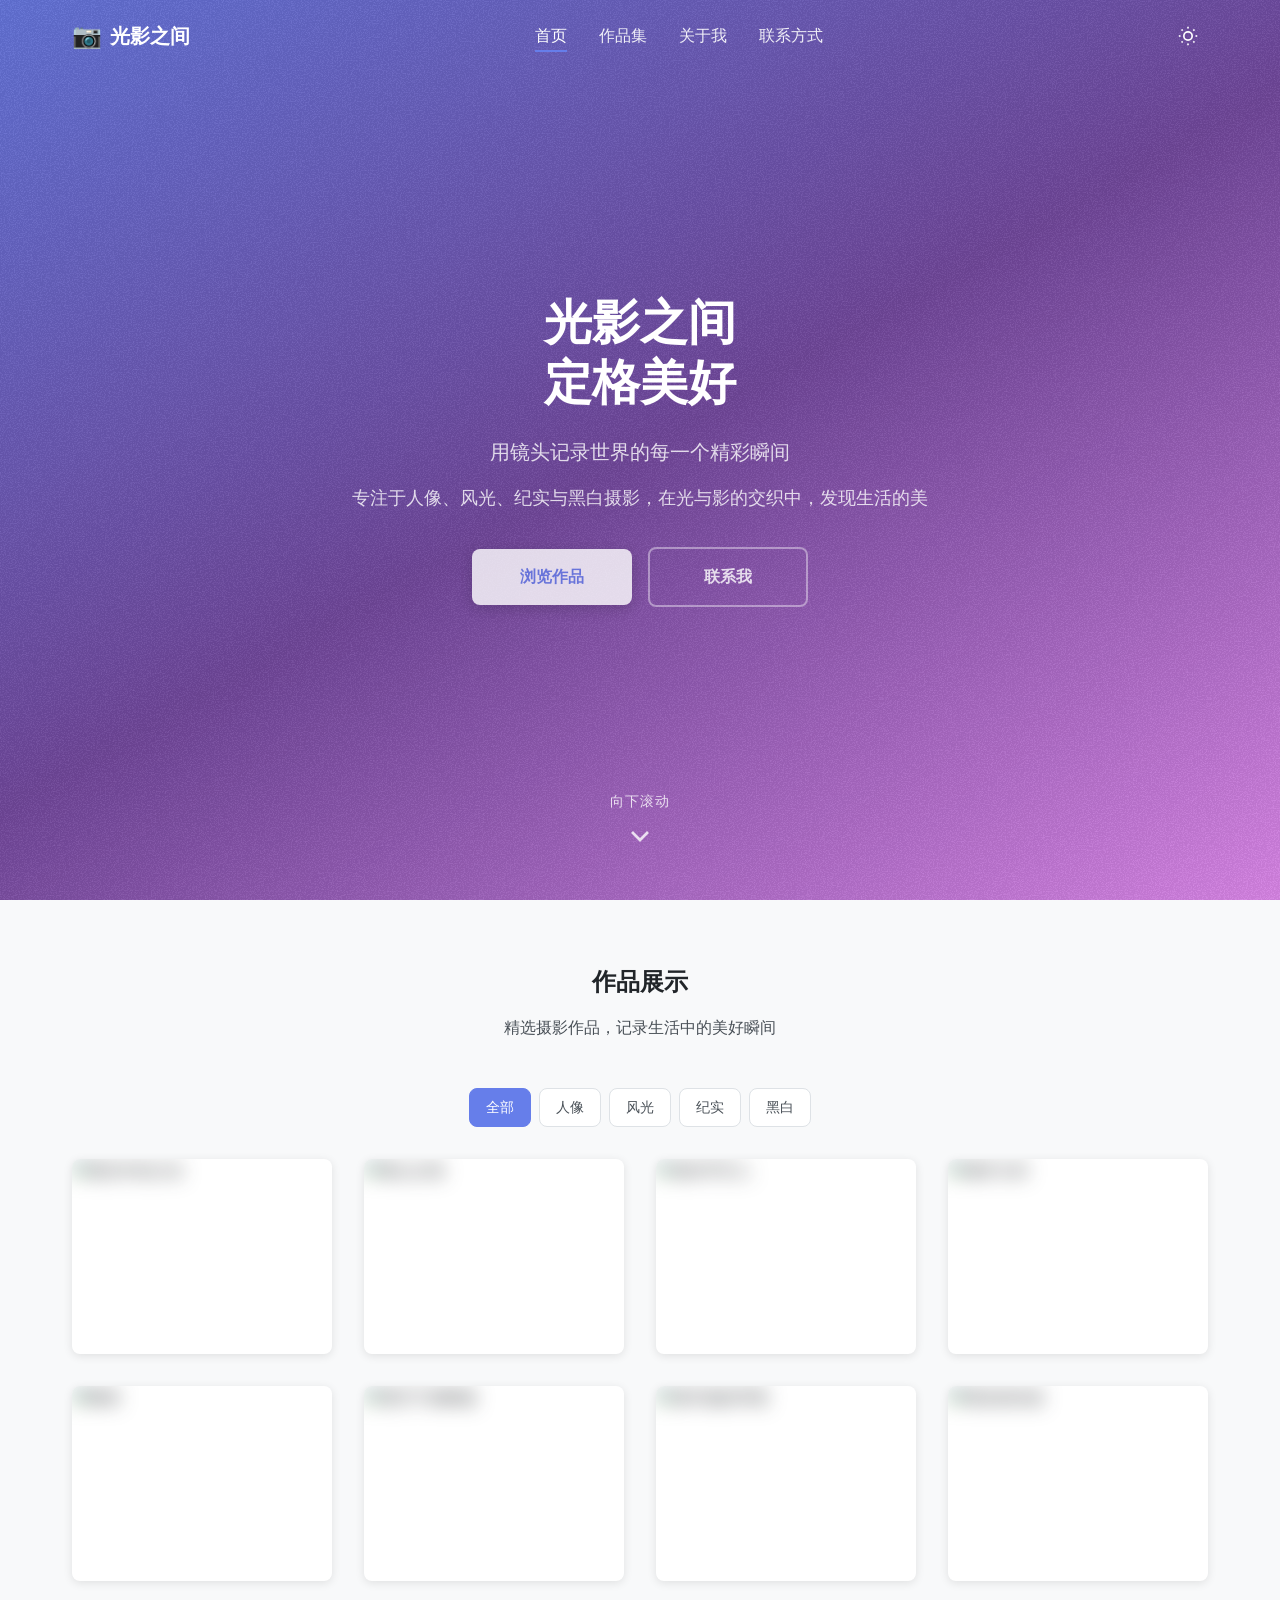
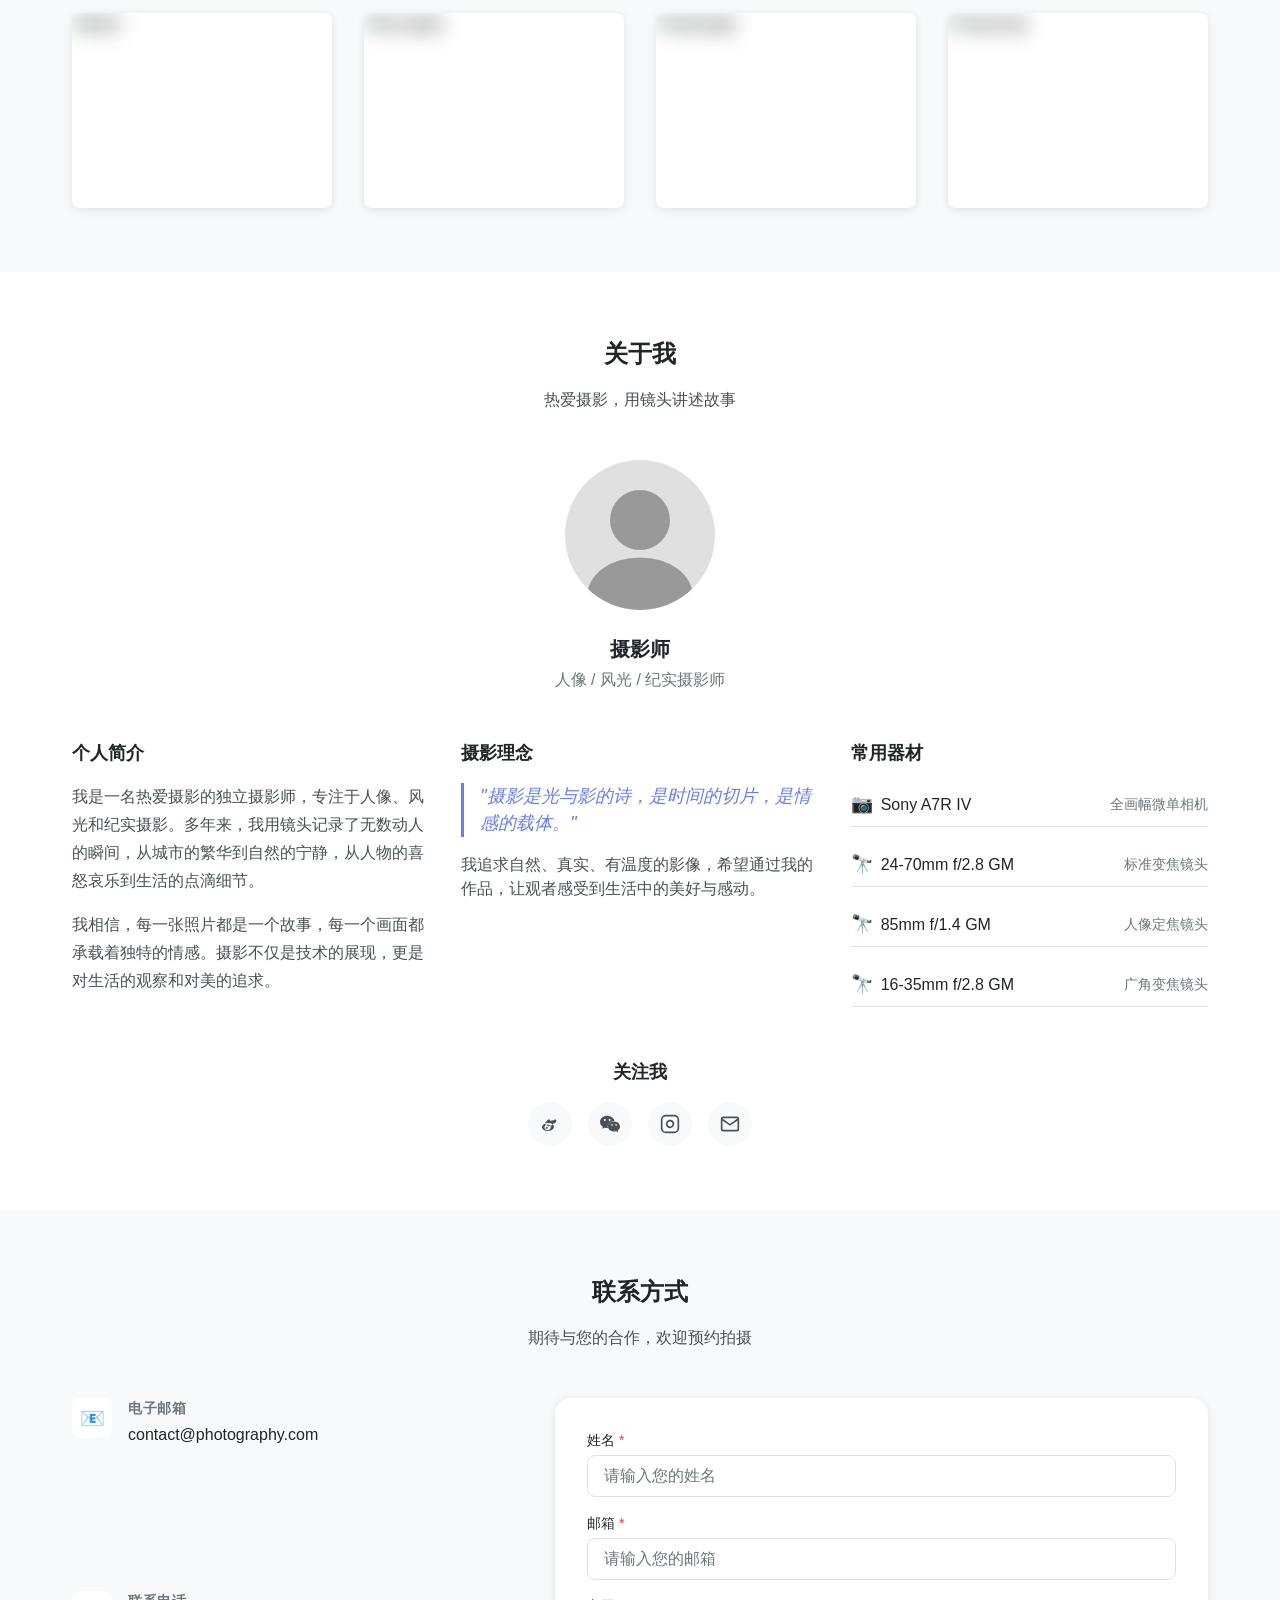
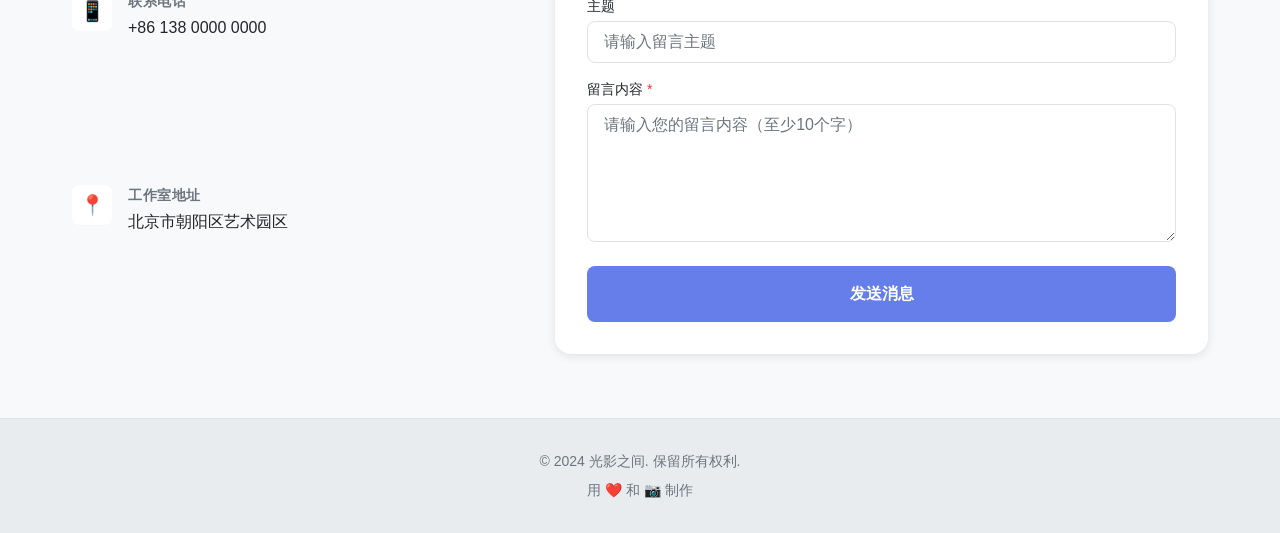
==== index.html @ 5be5d45f "Initial commit: 影像展览站" ====
<!DOCTYPE html>
<html lang="zh-CN" data-theme="light">
<head>
    <meta charset="UTF-8">
    <meta name="viewport" content="width=device-width, initial-scale=1.0">
    <meta name="description" content="个人摄影作品展示网站 - 展示人像、风光、纪实、黑白摄影作品">
    <meta name="keywords" content="摄影, 作品集, 人像摄影, 风光摄影, 纪实摄影, 黑白摄影">
    <meta name="author" content="摄影师">
    
    <!-- 预连接和DNS预解析优化 -->
    <link rel="preconnect" href="https://fonts.googleapis.com">
    <link rel="preconnect" href="https://fonts.gstatic.com" crossorigin>
    
    <title>光影之间 | 个人摄影作品展示</title>
    
    <!-- 样式表 -->
    <link rel="stylesheet" href="css/style.css">
</head>
<body>
    <!-- 头部导航 -->
    <header class="site-header" id="site-header">
        <nav class="main-nav" aria-label="主导航">
            <div class="nav-brand">
                <a href="#home" class="brand-link">
                    <span class="brand-icon">📷</span>
                    <span class="brand-text" id="brand-name">光影之间</span>
                </a>
            </div>
            
            <!-- PC端导航菜单 -->
            <ul class="nav-menu" id="nav-menu" role="menubar">
                <li role="none"><a href="#home" class="nav-link active" role="menuitem">首页</a></li>
                <li role="none"><a href="#portfolio" class="nav-link" role="menuitem">作品集</a></li>
                <li role="none"><a href="#about" class="nav-link" role="menuitem">关于我</a></li>
                <li role="none"><a href="#contact" class="nav-link" role="menuitem">联系方式</a></li>
            </ul>
            
            <div class="nav-actions">
                <!-- 主题切换按钮 -->
                <button class="theme-toggle" id="theme-toggle" aria-label="切换主题" title="切换亮色/暗黑模式">
                    <svg class="theme-icon sun-icon" viewBox="0 0 24 24" fill="none" stroke="currentColor" stroke-width="2">
                        <circle cx="12" cy="12" r="5"></circle>
                        <line x1="12" y1="1" x2="12" y2="3"></line>
                        <line x1="12" y1="21" x2="12" y2="23"></line>
                        <line x1="4.22" y1="4.22" x2="5.64" y2="5.64"></line>
                        <line x1="18.36" y1="18.36" x2="19.78" y2="19.78"></line>
                        <line x1="1" y1="12" x2="3" y2="12"></line>
                        <line x1="21" y1="12" x2="23" y2="12"></line>
                        <line x1="4.22" y1="19.78" x2="5.64" y2="18.36"></line>
                        <line x1="18.36" y1="5.64" x2="19.78" y2="4.22"></line>
                    </svg>
                    <svg class="theme-icon moon-icon" viewBox="0 0 24 24" fill="none" stroke="currentColor" stroke-width="2">
                        <path d="M21 12.79A9 9 0 1 1 11.21 3 7 7 0 0 0 21 12.79z"></path>
                    </svg>
                </button>
                
                <!-- 移动端汉堡菜单按钮 -->
                <button class="menu-toggle" id="menu-toggle" aria-label="打开菜单" aria-expanded="false" aria-controls="mobile-nav">
                    <span class="hamburger-line"></span>
                    <span class="hamburger-line"></span>
                    <span class="hamburger-line"></span>
                </button>
            </div>
        </nav>
        
        <!-- 移动端侧边栏导航 -->
        <div class="mobile-nav-overlay" id="mobile-nav-overlay"></div>
        <aside class="mobile-nav" id="mobile-nav" aria-hidden="true">
            <div class="mobile-nav-header">
                <span class="mobile-nav-title">导航菜单</span>
                <button class="mobile-nav-close" id="mobile-nav-close" aria-label="关闭菜单">
                    <svg viewBox="0 0 24 24" fill="none" stroke="currentColor" stroke-width="2">
                        <line x1="18" y1="6" x2="6" y2="18"></line>
                        <line x1="6" y1="6" x2="18" y2="18"></line>
                    </svg>
                </button>
            </div>
            <ul class="mobile-nav-menu">
                <li><a href="#home" class="mobile-nav-link active">首页</a></li>
                <li><a href="#portfolio" class="mobile-nav-link">作品集</a></li>
                <li><a href="#about" class="mobile-nav-link">关于我</a></li>
                <li><a href="#contact" class="mobile-nav-link">联系方式</a></li>
            </ul>
        </aside>
    </header>

    <!-- 主内容区 -->
    <main class="site-main">
        <!-- 首屏区域 -->
        <section id="home" class="hero-section" aria-labelledby="hero-title">
            <div class="hero-background">
                <!-- SVG 占位背景 -->
                <svg class="hero-bg-svg" viewBox="0 0 1920 1080" preserveAspectRatio="xMidYMid slice">
                    <defs>
                        <linearGradient id="heroGradient" x1="0%" y1="0%" x2="100%" y2="100%">
                            <stop offset="0%" style="stop-color:#667eea;stop-opacity:1" />
                            <stop offset="50%" style="stop-color:#764ba2;stop-opacity:1" />
                            <stop offset="100%" style="stop-color:#f093fb;stop-opacity:1" />
                        </linearGradient>
                        <filter id="noise">
                            <feTurbulence type="fractalNoise" baseFrequency="0.65" numOctaves="3" stitchTiles="stitch"/>
                            <feColorMatrix type="saturate" values="0"/>
                            <feBlend in="SourceGraphic" mode="overlay"/>
                        </filter>
                    </defs>
                    <rect width="100%" height="100%" fill="url(#heroGradient)"/>
                    <rect width="100%" height="100%" fill="#000" opacity="0.1" filter="url(#noise)"/>
                </svg>
            </div>
            
            <figure class="hero-content">
                <figcaption class="hero-caption">
                    <h1 id="hero-title" class="hero-title">
                        <span class="hero-title-line" id="hero-title-line1">光影之间</span>
                        <span class="hero-title-line" id="hero-title-line2">定格美好</span>
                    </h1>
                    <p class="hero-subtitle" id="hero-subtitle">用镜头记录世界的每一个精彩瞬间</p>
                    <p class="hero-description" id="hero-description">专注于人像、风光、纪实与黑白摄影，<br>在光与影的交织中，发现生活的美</p>
                    <div class="hero-actions">
                        <a href="#portfolio" class="hero-btn hero-btn-primary" id="hero-btn-primary">浏览作品</a>
                        <a href="#contact" class="hero-btn hero-btn-secondary" id="hero-btn-secondary">联系我</a>
                    </div>
                </figcaption>
            </figure>
            
            <!-- 滚动提示箭头 -->
            <a href="#portfolio" class="scroll-indicator" aria-label="向下滚动查看作品">
                <span class="scroll-text">向下滚动</span>
                <div class="scroll-arrow">
                    <svg viewBox="0 0 24 24" fill="none" stroke="currentColor" stroke-width="2">
                        <polyline points="6 9 12 15 18 9"></polyline>
                    </svg>
                </div>
            </a>
        </section>

        <!-- 作品展示区域 -->
        <section id="portfolio" class="portfolio-section" aria-labelledby="portfolio-title">
            <header class="section-header">
                <h2 id="portfolio-title" class="section-title">作品展示</h2>
                <p class="section-subtitle">精选摄影作品，记录生活中的美好瞬间</p>
            </header>
            
            <!-- 分类筛选 -->
            <div class="filter-container" role="group" aria-label="作品分类筛选">
                <button class="filter-btn active" data-filter="all" aria-pressed="true">全部</button>
                <button class="filter-btn" data-filter="portrait" aria-pressed="false">人像</button>
                <button class="filter-btn" data-filter="landscape" aria-pressed="false">风光</button>
                <button class="filter-btn" data-filter="documentary" aria-pressed="false">纪实</button>
                <button class="filter-btn" data-filter="blackwhite" aria-pressed="false">黑白</button>
            </div>
            
            <!-- 作品网格 -->
            <div class="gallery-grid" id="gallery-grid" role="region" aria-label="作品画廊">
                <!-- 作品卡片将通过JavaScript动态生成 -->
            </div>
        </section>

        <!-- 关于我区域 -->
        <section id="about" class="about-section" aria-labelledby="about-title">
            <header class="section-header">
                <h2 id="about-title" class="section-title">关于我</h2>
                <p class="section-subtitle">热爱摄影，用镜头讲述故事</p>
            </header>
            
            <div class="about-container">
                <div class="about-profile">
                    <div class="about-avatar">
                        <svg viewBox="0 0 200 200" class="avatar-svg">
                            <circle cx="100" cy="100" r="100" fill="#e0e0e0"/>
                            <circle cx="100" cy="80" r="40" fill="#999"/>
                            <ellipse cx="100" cy="180" rx="70" ry="50" fill="#999"/>
                        </svg>
                    </div>
                    <div class="about-info">
                        <h3 class="about-name">摄影师</h3>
                        <p class="about-role">人像 / 风光 / 纪实摄影师</p>
                    </div>
                </div>
                
                <div class="about-content">
                    <div class="about-bio">
                        <h4>个人简介</h4>
                        <p>我是一名热爱摄影的独立摄影师，专注于人像、风光和纪实摄影。多年来，我用镜头记录了无数动人的瞬间，从城市的繁华到自然的宁静，从人物的喜怒哀乐到生活的点滴细节。</p>
                        <p>我相信，每一张照片都是一个故事，每一个画面都承载着独特的情感。摄影不仅是技术的展现，更是对生活的观察和对美的追求。</p>
                    </div>
                    
                    <div class="about-philosophy">
                        <h4>摄影理念</h4>
                        <blockquote>"摄影是光与影的诗，是时间的切片，是情感的载体。"</blockquote>
                        <p>我追求自然、真实、有温度的影像，希望通过我的作品，让观者感受到生活中的美好与感动。</p>
                    </div>
                    
                    <div class="about-equipment">
                        <h4>常用器材</h4>
                        <ul class="equipment-list">
                            <li>
                                <span class="equipment-icon">📷</span>
                                <span class="equipment-name">Sony A7R IV</span>
                                <span class="equipment-desc">全画幅微单相机</span>
                            </li>
                            <li>
                                <span class="equipment-icon">🔭</span>
                                <span class="equipment-name">24-70mm f/2.8 GM</span>
                                <span class="equipment-desc">标准变焦镜头</span>
                            </li>
                            <li>
                                <span class="equipment-icon">🔭</span>
                                <span class="equipment-name">85mm f/1.4 GM</span>
                                <span class="equipment-desc">人像定焦镜头</span>
                            </li>
                            <li>
                                <span class="equipment-icon">🔭</span>
                                <span class="equipment-name">16-35mm f/2.8 GM</span>
                                <span class="equipment-desc">广角变焦镜头</span>
                            </li>
                        </ul>
                    </div>
                </div>
                
                <div class="about-social">
                    <h4>关注我</h4>
                    <div class="social-links">
                        <a href="#" class="social-link" aria-label="微博">
                            <svg viewBox="0 0 24 24" fill="currentColor"><path d="M10.098 20.323c-3.977.391-7.414-1.406-7.672-4.02-.259-2.609 2.759-5.047 6.74-5.441 3.979-.394 7.413 1.404 7.671 4.018.259 2.6-2.759 5.049-6.737 5.439l-.002.004zM9.05 17.219c-.384.616-1.208.884-1.829.602-.612-.279-.793-.991-.406-1.593.379-.595 1.176-.861 1.793-.601.622.263.82.972.442 1.592zm1.27-1.627c-.141.237-.449.353-.689.253-.236-.09-.313-.361-.177-.586.138-.227.436-.346.672-.24.239.09.315.36.18.573h.014zm.176-2.719c-1.893-.493-4.033.45-4.857 2.118-.836 1.704-.026 3.591 1.886 4.21 1.983.64 4.318-.341 5.132-2.179.8-1.793-.201-3.642-2.161-4.149zm7.563-1.224c-.346-.105-.579-.18-.405-.649.375-1.018.42-1.894.009-2.517-.761-1.166-2.848-1.103-5.227-.031-.001 0-.387.17-.288-.139.189-.601.161-1.104-.133-1.395-.669-.661-2.446-.062-3.967 1.337-1.138 1.048-1.799 2.158-1.799 3.129 0 1.831 2.351 2.946 4.652 2.946 3.019 0 5.029-1.756 5.029-3.15 0-.843-.711-1.321-1.871-1.531h.001zm1.121-4.617c-.23-.273-.569-.421-.917-.421h-.001c-.348 0-.688.148-.918.421l-1.516 1.787c-.229.272-.357.63-.357 1.002s.128.73.357 1.002l.146.171c.23.273.569.421.917.421h.001c.348 0 .688-.148.918-.421l1.516-1.787c.229-.272.357-.63.357-1.002s-.128-.73-.357-1.002l-.146-.171z"/></svg>
                        </a>
                        <a href="#" class="social-link" aria-label="微信">
                            <svg viewBox="0 0 24 24" fill="currentColor"><path d="M8.691 2.188C3.891 2.188 0 5.476 0 9.53c0 2.212 1.17 4.203 3.002 5.55a.59.59 0 0 1 .213.665l-.39 1.48c-.019.07-.048.141-.048.213 0 .163.13.295.29.295a.326.326 0 0 0 .167-.054l1.903-1.114a.864.864 0 0 1 .717-.098 10.16 10.16 0 0 0 2.837.403c.276 0 .543-.027.811-.05-.857-2.578.157-4.972 1.932-6.446 1.703-1.415 3.882-1.98 5.853-1.838-.576-3.583-4.196-6.348-8.596-6.348zM5.785 5.991c.642 0 1.162.529 1.162 1.18a1.17 1.17 0 0 1-1.162 1.178A1.17 1.17 0 0 1 4.623 7.17c0-.651.52-1.18 1.162-1.18zm5.813 0c.642 0 1.162.529 1.162 1.18a1.17 1.17 0 0 1-1.162 1.178 1.17 1.17 0 0 1-1.162-1.178c0-.651.52-1.18 1.162-1.18zm5.34 2.867c-1.797-.052-3.746.512-5.28 1.786-1.72 1.428-2.687 3.72-1.78 6.22.942 2.453 3.666 4.229 6.884 4.229.826 0 1.622-.12 2.361-.336a.722.722 0 0 1 .598.082l1.584.926a.272.272 0 0 0 .14.047c.134 0 .24-.111.24-.247 0-.06-.023-.12-.038-.177l-.327-1.233a.582.582 0 0 1-.023-.156.49.49 0 0 1 .201-.398C23.024 18.48 24 16.82 24 14.98c0-3.21-2.931-5.837-6.656-6.088V8.89c-.135-.01-.27-.027-.407-.03zm-2.53 3.274c.535 0 .969.44.969.982a.976.976 0 0 1-.969.983.976.976 0 0 1-.969-.983c0-.542.434-.982.97-.982zm4.844 0c.535 0 .969.44.969.982a.976.976 0 0 1-.969.983.976.976 0 0 1-.969-.983c0-.542.434-.982.969-.982z"/></svg>
                        </a>
                        <a href="#" class="social-link" aria-label="Instagram">
                            <svg viewBox="0 0 24 24" fill="none" stroke="currentColor" stroke-width="2">
                                <rect x="2" y="2" width="20" height="20" rx="5" ry="5"></rect>
                                <path d="M16 11.37A4 4 0 1 1 12.63 8 4 4 0 0 1 16 11.37z"></path>
                                <line x1="17.5" y1="6.5" x2="17.51" y2="6.5"></line>
                            </svg>
                        </a>
                        <a href="#" class="social-link" aria-label="邮箱">
                            <svg viewBox="0 0 24 24" fill="none" stroke="currentColor" stroke-width="2">
                                <path d="M4 4h16c1.1 0 2 .9 2 2v12c0 1.1-.9 2-2 2H4c-1.1 0-2-.9-2-2V6c0-1.1.9-2 2-2z"></path>
                                <polyline points="22,6 12,13 2,6"></polyline>
                            </svg>
                        </a>
                    </div>
                </div>
            </div>
        </section>

        <!-- 联系区域 -->
        <section id="contact" class="contact-section" aria-labelledby="contact-title">
            <header class="section-header">
                <h2 id="contact-title" class="section-title">联系方式</h2>
                <p class="section-subtitle">期待与您的合作，欢迎预约拍摄</p>
            </header>
            
            <div class="contact-container">
                <div class="contact-info">
                    <div class="contact-item">
                        <span class="contact-icon">📧</span>
                        <div class="contact-detail">
                            <h4>电子邮箱</h4>
                            <p>contact@photography.com</p>
                        </div>
                    </div>
                    <div class="contact-item">
                        <span class="contact-icon">📱</span>
                        <div class="contact-detail">
                            <h4>联系电话</h4>
                            <p>+86 138 0000 0000</p>
                        </div>
                    </div>
                    <div class="contact-item">
                        <span class="contact-icon">📍</span>
                        <div class="contact-detail">
                            <h4>工作室地址</h4>
                            <p>北京市朝阳区艺术园区</p>
                        </div>
                    </div>
                </div>
                
                <form class="contact-form" id="contact-form" action="#" method="POST" aria-label="联系表单">
                    <div class="form-group">
                        <label for="name">姓名 <span class="required">*</span></label>
                        <input type="text" id="name" name="name" required minlength="2" placeholder="请输入您的姓名" aria-required="true">
                    </div>
                    <div class="form-group">
                        <label for="email">邮箱 <span class="required">*</span></label>
                        <input type="email" id="email" name="email" required placeholder="请输入您的邮箱" aria-required="true">
                    </div>
                    <div class="form-group">
                        <label for="subject">主题</label>
                        <input type="text" id="subject" name="subject" placeholder="请输入留言主题">
                    </div>
                    <div class="form-group">
                        <label for="message">留言内容 <span class="required">*</span></label>
                        <textarea id="message" name="message" rows="5" required minlength="10" placeholder="请输入您的留言内容（至少10个字）" aria-required="true"></textarea>
                    </div>
                    <button type="submit" class="submit-btn">
                        <span class="btn-text">发送消息</span>
                        <span class="btn-loading" hidden>发送中...</span>
                    </button>
                </form>
            </div>
        </section>
    </main>

    <!-- 页脚 -->
    <footer class="site-footer">
        <div class="footer-content">
            <p class="copyright" id="footer-copyright">&copy; 2024 光影之间. 保留所有权利.</p>
            <p class="footer-credit">用 ❤️ 和 📷 制作</p>
        </div>
    </footer>

    <!-- 回到顶部按钮 -->
    <button class="back-to-top" id="back-to-top" aria-label="回到顶部" title="回到顶部">
        <svg viewBox="0 0 24 24" fill="none" stroke="currentColor" stroke-width="2">
            <polyline points="18 15 12 9 6 15"></polyline>
        </svg>
    </button>

    <!-- 灯箱模态框 -->
    <div class="lightbox" id="lightbox" role="dialog" aria-modal="true" aria-label="作品查看" hidden>
        <div class="lightbox-backdrop"></div>
        <div class="lightbox-content">
            <button class="lightbox-close" id="lightbox-close" aria-label="关闭">
                <svg viewBox="0 0 24 24" fill="none" stroke="currentColor" stroke-width="2">
                    <line x1="18" y1="6" x2="6" y2="18"></line>
                    <line x1="6" y1="6" x2="18" y2="18"></line>
                </svg>
            </button>
            
            <button class="lightbox-share" id="lightbox-share" aria-label="分享">
                <svg viewBox="0 0 24 24" fill="none" stroke="currentColor" stroke-width="2">
                    <circle cx="18" cy="5" r="3"></circle>
                    <circle cx="6" cy="12" r="3"></circle>
                    <circle cx="18" cy="19" r="3"></circle>
                    <line x1="8.59" y1="13.51" x2="15.42" y2="17.49"></line>
                    <line x1="15.41" y1="6.51" x2="8.59" y2="10.49"></line>
                </svg>
            </button>
            
            <button class="lightbox-nav lightbox-prev" id="lightbox-prev" aria-label="上一张">
                <svg viewBox="0 0 24 24" fill="none" stroke="currentColor" stroke-width="2">
                    <polyline points="15 18 9 12 15 6"></polyline>
                </svg>
            </button>
            
            <button class="lightbox-nav lightbox-next" id="lightbox-next" aria-label="下一张">
                <svg viewBox="0 0 24 24" fill="none" stroke="currentColor" stroke-width="2">
                    <polyline points="9 18 15 12 9 6"></polyline>
                </svg>
            </button>
            
            <div class="lightbox-image-container">
                <div class="lightbox-loading" id="lightbox-loading">
                    <div class="loading-spinner"></div>
                    <span class="loading-text">加载中...</span>
                </div>
                <img src="" alt="" class="lightbox-image" id="lightbox-image">
            </div>
            
            <div class="lightbox-info">
                <h3 class="lightbox-title" id="lightbox-title"></h3>
                <div class="lightbox-meta" id="lightbox-meta"></div>
                <p class="lightbox-description" id="lightbox-description"></p>
            </div>
            
            <div class="lightbox-counter">
                <span id="lightbox-current">1</span> / <span id="lightbox-total">12</span>
            </div>
        </div>
    </div>

    <!-- JavaScript文件 -->
    <script src="js/main.js"></script>
</body>
</html>
---- css/style.css ----
/**
 * 个人摄影作品展示网站 - 样式表
 * 设计理念：移动优先（Mobile First）
 */

/* ============================================
   CSS 变量定义
   ============================================ */

:root {
    /* 颜色变量 - 亮色模式 */
    --color-bg-primary: #ffffff;
    --color-bg-secondary: #f8f9fa;
    --color-bg-tertiary: #e9ecef;
    --color-text-primary: #212529;
    --color-text-secondary: #495057;
    --color-text-muted: #6c757d;
    --color-accent: #667eea;
    --color-accent-hover: #5a67d8;
    --color-border: #dee2e6;
    --color-overlay: rgba(0, 0, 0, 0.5);
    --color-shadow: rgba(0, 0, 0, 0.1);
    --color-shadow-lg: rgba(0, 0, 0, 0.15);
    
    /* 字体变量 */
    --font-family-primary: -apple-system, BlinkMacSystemFont, 'Segoe UI', Roboto, 'Helvetica Neue', Arial, sans-serif;
    --font-family-heading: 'Georgia', 'Times New Roman', serif;
    --font-size-xs: 0.75rem;
    --font-size-sm: 0.875rem;
    --font-size-base: 1rem;
    --font-size-lg: 1.125rem;
    --font-size-xl: 1.25rem;
    --font-size-2xl: 1.5rem;
    --font-size-3xl: 2rem;
    --font-size-4xl: 2.5rem;
    --font-size-5xl: 3rem;
    --font-weight-normal: 400;
    --font-weight-medium: 500;
    --font-weight-semibold: 600;
    --font-weight-bold: 700;
    --line-height-tight: 1.25;
    --line-height-normal: 1.5;
    --line-height-relaxed: 1.75;
    
    /* 间距变量 */
    --spacing-xs: 0.25rem;
    --spacing-sm: 0.5rem;
    --spacing-md: 1rem;
    --spacing-lg: 1.5rem;
    --spacing-xl: 2rem;
    --spacing-2xl: 3rem;
    --spacing-3xl: 4rem;
    --spacing-4xl: 6rem;
    
    /* 布局变量 */
    --container-max-width: 1200px;
    --container-padding: var(--spacing-md);
    --grid-gap: var(--spacing-lg);
    --border-radius-sm: 4px;
    --border-radius-md: 8px;
    --border-radius-lg: 16px;
    --border-radius-xl: 24px;
    
    /* 过渡和动画 */
    --transition-fast: 150ms ease;
    --transition-normal: 300ms ease;
    --transition-slow: 500ms ease;
    
    /* Z-index层级 */
    --z-dropdown: 100;
    --z-sticky: 200;
    --z-fixed: 300;
    --z-modal-backdrop: 400;
    --z-modal: 500;
    --z-popover: 600;
    --z-tooltip: 700;
}

/* ============================================
   暗黑模式变量
   ============================================ */

[data-theme="dark"] {
    --color-bg-primary: #1a1a1a;
    --color-bg-secondary: #2d2d2d;
    --color-bg-tertiary: #3d3d3d;
    --color-text-primary: #f8f9fa;
    --color-text-secondary: #e9ecef;
    --color-text-muted: #adb5bd;
    --color-accent: #818cf8;
    --color-accent-hover: #a5b4fc;
    --color-border: #495057;
    --color-overlay: rgba(0, 0, 0, 0.8);
    --color-shadow: rgba(0, 0, 0, 0.3);
    --color-shadow-lg: rgba(0, 0, 0, 0.5);
}

/* ============================================
   现代 CSS Reset
   ============================================ */

*,
*::before,
*::after {
    box-sizing: border-box;
}

* {
    margin: 0;
    padding: 0;
}

html {
    font-size: 16px;
    -webkit-text-size-adjust: 100%;
    -webkit-font-smoothing: antialiased;
    -moz-osx-font-smoothing: grayscale;
    text-rendering: optimizeLegibility;
    scroll-behavior: smooth;
}

body {
    font-family: var(--font-family-primary);
    font-size: var(--font-size-base);
    font-weight: var(--font-weight-normal);
    line-height: var(--line-height-normal);
    color: var(--color-text-primary);
    background-color: var(--color-bg-primary);
    min-height: 100vh;
    transition: background-color var(--transition-normal), color var(--transition-normal);
}

img,
picture,
video,
canvas,
svg {
    display: block;
    max-width: 100%;
    height: auto;
}

input,
button,
textarea,
select {
    font: inherit;
    color: inherit;
}

button {
    cursor: pointer;
    background: none;
    border: none;
    padding: 0;
}

ul,
ol {
    list-style: none;
}

a {
    color: inherit;
    text-decoration: none;
}

:focus-visible {
    outline: 2px solid var(--color-accent);
    outline-offset: 2px;
}

::selection {
    background-color: var(--color-accent);
    color: var(--color-bg-primary);
}

/* ============================================
   通用工具类
   ============================================ */

.container {
    width: 100%;
    max-width: var(--container-max-width);
    margin: 0 auto;
    padding-left: var(--container-padding);
    padding-right: var(--container-padding);
}

.sr-only {
    position: absolute;
    width: 1px;
    height: 1px;
    padding: 0;
    margin: -1px;
    overflow: hidden;
    clip: rect(0, 0, 0, 0);
    white-space: nowrap;
    border: 0;
}

.hidden {
    display: none !important;
}

/* ============================================
   头部导航
   ============================================ */

.site-header {
    position: fixed;
    top: 0;
    left: 0;
    right: 0;
    z-index: var(--z-fixed);
    background-color: transparent;
    transition: background-color var(--transition-normal), backdrop-filter var(--transition-normal), box-shadow var(--transition-normal);
    padding: var(--spacing-md) 0;
}

.site-header.scrolled {
    background-color: rgba(255, 255, 255, 0.85);
    backdrop-filter: blur(20px);
    -webkit-backdrop-filter: blur(20px);
    box-shadow: 0 2px 20px var(--color-shadow);
}

[data-theme="dark"] .site-header.scrolled {
    background-color: rgba(26, 26, 26, 0.85);
}

.main-nav {
    display: flex;
    align-items: center;
    justify-content: space-between;
    max-width: var(--container-max-width);
    margin: 0 auto;
    padding: 0 var(--container-padding);
}

/* 品牌标识 */
.brand-link {
    display: flex;
    align-items: center;
    gap: var(--spacing-sm);
    font-size: var(--font-size-xl);
    font-weight: var(--font-weight-bold);
    color: #ffffff;
    transition: color var(--transition-fast);
}

.site-header.scrolled .brand-link {
    color: var(--color-text-primary);
}

.brand-icon {
    font-size: var(--font-size-2xl);
}

/* PC端导航菜单 */
.nav-menu {
    display: none;
    align-items: center;
    gap: var(--spacing-xl);
}

.nav-link {
    position: relative;
    font-size: var(--font-size-base);
    font-weight: var(--font-weight-medium);
    color: rgba(255, 255, 255, 0.9);
    padding: var(--spacing-sm) 0;
    transition: color var(--transition-fast);
}

.site-header.scrolled .nav-link {
    color: var(--color-text-secondary);
}

.nav-link::after {
    content: '';
    position: absolute;
    bottom: 0;
    left: 0;
    width: 0;
    height: 2px;
    background-color: var(--color-accent);
    transition: width var(--transition-fast);
}

.nav-link:hover,
.nav-link.active {
    color: #ffffff;
}

.site-header.scrolled .nav-link:hover,
.site-header.scrolled .nav-link.active {
    color: var(--color-accent);
}

.nav-link:hover::after,
.nav-link.active::after {
    width: 100%;
}

/* 导航操作区 */
.nav-actions {
    display: flex;
    align-items: center;
    gap: var(--spacing-md);
}

/* 主题切换按钮 */
.theme-toggle {
    width: 40px;
    height: 40px;
    border-radius: var(--border-radius-md);
    display: flex;
    align-items: center;
    justify-content: center;
    color: #ffffff;
    transition: background-color var(--transition-fast), color var(--transition-fast);
}

.site-header.scrolled .theme-toggle {
    color: var(--color-text-primary);
}

.theme-toggle:hover {
    background-color: rgba(255, 255, 255, 0.1);
}

.site-header.scrolled .theme-toggle:hover {
    background-color: var(--color-bg-tertiary);
}

.theme-icon {
    width: 20px;
    height: 20px;
}

[data-theme="dark"] .sun-icon,
[data-theme="light"] .moon-icon {
    display: none;
}

/* 汉堡菜单按钮 */
.menu-toggle {
    width: 40px;
    height: 40px;
    display: flex;
    flex-direction: column;
    align-items: center;
    justify-content: center;
    gap: 5px;
    z-index: var(--z-dropdown);
}

.hamburger-line {
    display: block;
    width: 24px;
    height: 2px;
    background-color: #ffffff;
    transition: transform var(--transition-fast), opacity var(--transition-fast);
}

.site-header.scrolled .hamburger-line {
    background-color: var(--color-text-primary);
}

.menu-toggle[aria-expanded="true"] .hamburger-line:nth-child(1) {
    transform: rotate(45deg) translate(5px, 5px);
}

.menu-toggle[aria-expanded="true"] .hamburger-line:nth-child(2) {
    opacity: 0;
}

.menu-toggle[aria-expanded="true"] .hamburger-line:nth-child(3) {
    transform: rotate(-45deg) translate(5px, -5px);
}

/* 移动端侧边栏导航 */
.mobile-nav-overlay {
    position: fixed;
    top: 0;
    left: 0;
    right: 0;
    bottom: 0;
    background-color: rgba(0, 0, 0, 0.5);
    opacity: 0;
    visibility: hidden;
    transition: opacity var(--transition-normal), visibility var(--transition-normal);
    z-index: var(--z-modal-backdrop);
}

.mobile-nav-overlay.active {
    opacity: 1;
    visibility: visible;
}

.mobile-nav {
    position: fixed;
    top: 0;
    right: -100%;
    width: 80%;
    max-width: 320px;
    height: 100vh;
    background-color: var(--color-bg-primary);
    flex-direction: column;
    transition: right var(--transition-normal);
    z-index: var(--z-modal);
    box-shadow: -5px 0 30px var(--color-shadow-lg);
}

.mobile-nav.active {
    right: 0;
}

.mobile-nav-header {
    display: flex;
    align-items: center;
    justify-content: space-between;
    padding: var(--spacing-lg);
    border-bottom: 1px solid var(--color-border);
}

.mobile-nav-title {
    font-size: var(--font-size-lg);
    font-weight: var(--font-weight-semibold);
}

.mobile-nav-close {
    width: 36px;
    height: 36px;
    display: flex;
    align-items: center;
    justify-content: center;
    border-radius: var(--border-radius-md);
    color: var(--color-text-secondary);
    transition: background-color var(--transition-fast), color var(--transition-fast);
}

.mobile-nav-close:hover {
    background-color: var(--color-bg-tertiary);
    color: var(--color-text-primary);
}

.mobile-nav-close svg {
    width: 20px;
    height: 20px;
}

.mobile-nav-menu {
    padding: var(--spacing-lg);
}

.mobile-nav-link {
    display: block;
    padding: var(--spacing-md) 0;
    font-size: var(--font-size-lg);
    font-weight: var(--font-weight-medium);
    color: var(--color-text-secondary);
    border-bottom: 1px solid var(--color-border);
    transition: color var(--transition-fast), padding-left var(--transition-fast);
}

.mobile-nav-link:hover,
.mobile-nav-link.active {
    color: var(--color-accent);
    padding-left: var(--spacing-sm);
}

/* ============================================
   首屏区域
   ============================================ */

.hero-section {
    position: relative;
    min-height: 100vh;
    display: flex;
    align-items: center;
    justify-content: center;
    overflow: hidden;
}

.hero-background {
    position: absolute;
    top: 0;
    left: 0;
    width: 100%;
    height: 100%;
    z-index: -1;
}

.hero-bg-svg {
    width: 100%;
    height: 100%;
    object-fit: cover;
}

.hero-bg-image {
    width: 100%;
    height: 100%;
    object-fit: cover;
}

.hero-content {
    position: relative;
    z-index: 1;
    text-align: center;
    padding: var(--spacing-xl);
    max-width: 800px;
}

.hero-caption {
    color: #ffffff;
}

.hero-title {
    font-size: var(--font-size-3xl);
    font-weight: var(--font-weight-bold);
    margin-bottom: var(--spacing-lg);
    line-height: var(--line-height-tight);
}

.hero-title-line {
    display: block;
    opacity: 0;
    transform: translateY(30px);
    animation: fadeInUp 0.8s ease forwards;
}

.hero-title-line:nth-child(2) {
    animation-delay: 0.2s;
}

@keyframes fadeInUp {
    to {
        opacity: 1;
        transform: translateY(0);
    }
}

.hero-subtitle {
    font-size: var(--font-size-lg);
    font-weight: var(--font-weight-medium);
    margin-bottom: var(--spacing-md);
    opacity: 0.9;
    opacity: 0;
    animation: fadeIn 0.8s ease 0.4s forwards;
}

.hero-description {
    font-size: var(--font-size-base);
    opacity: 0.8;
    margin-bottom: var(--spacing-xl);
    line-height: var(--line-height-relaxed);
    opacity: 0;
    animation: fadeIn 0.8s ease 0.6s forwards;
}

@keyframes fadeIn {
    to {
        opacity: 0.8;
    }
}

.hero-actions {
    display: flex;
    flex-direction: column;
    gap: var(--spacing-md);
    align-items: center;
    opacity: 0;
    animation: fadeIn 0.8s ease 0.8s forwards;
}

.hero-btn {
    display: inline-flex;
    align-items: center;
    justify-content: center;
    padding: var(--spacing-md) var(--spacing-xl);
    font-size: var(--font-size-base);
    font-weight: var(--font-weight-semibold);
    border-radius: var(--border-radius-md);
    transition: transform var(--transition-fast), box-shadow var(--transition-fast);
    min-width: 160px;
}

.hero-btn:hover {
    transform: translateY(-2px);
}

.hero-btn-primary {
    background-color: #ffffff;
    color: var(--color-accent);
    box-shadow: 0 4px 15px rgba(0, 0, 0, 0.2);
}

.hero-btn-primary:hover {
    box-shadow: 0 6px 20px rgba(0, 0, 0, 0.3);
}

.hero-btn-secondary {
    background-color: transparent;
    color: #ffffff;
    border: 2px solid rgba(255, 255, 255, 0.5);
}

.hero-btn-secondary:hover {
    background-color: rgba(255, 255, 255, 0.1);
    border-color: #ffffff;
}

/* 滚动提示箭头 */
.scroll-indicator {
    position: absolute;
    bottom: var(--spacing-2xl);
    left: 50%;
    transform: translateX(-50%);
    display: flex;
    flex-direction: column;
    align-items: center;
    gap: var(--spacing-sm);
    color: rgba(255, 255, 255, 0.8);
    cursor: pointer;
    transition: color var(--transition-fast);
    z-index: 1;
}

.scroll-indicator:hover {
    color: #ffffff;
}

.scroll-text {
    font-size: var(--font-size-sm);
    font-weight: var(--font-weight-medium);
    text-transform: uppercase;
    letter-spacing: 1px;
}

.scroll-arrow {
    width: 32px;
    height: 32px;
    animation: bounce 2s infinite;
}

.scroll-arrow svg {
    width: 100%;
    height: 100%;
}

@keyframes bounce {
    0%, 20%, 50%, 80%, 100% {
        transform: translateY(0);
    }
    40% {
        transform: translateY(-10px);
    }
    60% {
        transform: translateY(-5px);
    }
}

/* ============================================
   区域通用样式
   ============================================ */

.section-header {
    text-align: center;
    margin-bottom: var(--spacing-2xl);
    padding: 0 var(--container-padding);
}

.section-title {
    font-size: var(--font-size-2xl);
    font-weight: var(--font-weight-bold);
    margin-bottom: var(--spacing-md);
    color: var(--color-text-primary);
}

.section-subtitle {
    font-size: var(--font-size-base);
    color: var(--color-text-secondary);
    max-width: 500px;
    margin: 0 auto;
}

/* ============================================
   作品展示区域
   ============================================ */

.portfolio-section {
    padding: var(--spacing-3xl) 0;
    background-color: var(--color-bg-secondary);
}

/* 分类筛选 */
.filter-container {
    display: flex;
    flex-wrap: wrap;
    gap: var(--spacing-sm);
    justify-content: center;
    margin-bottom: var(--spacing-xl);
    padding: 0 var(--container-padding);
}

.filter-btn {
    padding: var(--spacing-sm) var(--spacing-md);
    border: 1px solid var(--color-border);
    border-radius: var(--border-radius-md);
    background-color: var(--color-bg-primary);
    color: var(--color-text-secondary);
    font-size: var(--font-size-sm);
    font-weight: var(--font-weight-medium);
    transition: all var(--transition-fast);
    cursor: pointer;
}

.filter-btn:hover {
    border-color: var(--color-accent);
    color: var(--color-accent);
}

.filter-btn.active {
    background-color: var(--color-accent);
    border-color: var(--color-accent);
    color: #ffffff;
}

/* 作品网格 */
.gallery-grid {
    display: grid;
    grid-template-columns: 1fr;
    gap: var(--grid-gap);
    padding: 0 var(--container-padding);
    max-width: var(--container-max-width);
    margin: 0 auto;
}

/* 作品卡片 */
.gallery-item {
    position: relative;
    border-radius: var(--border-radius-md);
    overflow: hidden;
    background-color: var(--color-bg-primary);
    box-shadow: 0 2px 10px var(--color-shadow);
    transition: transform var(--transition-normal), box-shadow var(--transition-normal);
    cursor: pointer;
    aspect-ratio: 4 / 3;
}

.gallery-item:hover {
    transform: translateY(-4px);
    box-shadow: 0 8px 25px var(--color-shadow-lg);
}

.gallery-item-image {
    width: 100%;
    height: 100%;
    object-fit: cover;
    transition: transform var(--transition-slow);
}

.gallery-item:hover .gallery-item-image {
    transform: scale(1.05);
}

.gallery-item-overlay {
    position: absolute;
    bottom: 0;
    left: 0;
    right: 0;
    padding: var(--spacing-lg);
    background: linear-gradient(transparent, rgba(0, 0, 0, 0.8));
    color: #ffffff;
    opacity: 0;
    transition: opacity var(--transition-normal);
}

.gallery-item:hover .gallery-item-overlay {
    opacity: 1;
}

.gallery-item-title {
    font-size: var(--font-size-lg);
    font-weight: var(--font-weight-semibold);
    margin-bottom: var(--spacing-xs);
}

.gallery-item-category {
    font-size: var(--font-size-sm);
    opacity: 0.8;
}

.gallery-grid.filtering {
    opacity: 0;
    transition: opacity var(--transition-normal);
}

.gallery-grid:not(.filtering) {
    opacity: 1;
    transition: opacity var(--transition-normal);
}

.gallery-item {
    animation: fadeInScale 0.4s ease forwards;
    opacity: 0;
}

@keyframes fadeInScale {
    from {
        opacity: 0;
        transform: scale(0.95);
    }
    to {
        opacity: 1;
        transform: scale(1);
    }
}

.gallery-item-image.progressive {
    filter: blur(20px);
    transition: filter 0.5s ease;
}

.gallery-item-image.progressive.loaded {
    filter: blur(0);
}

.gallery-item-picture {
    width: 100%;
    height: 100%;
}

.gallery-item-picture img {
    width: 100%;
    height: 100%;
    object-fit: cover;
}

/* ============================================
   关于我区域
   ============================================ */

.about-section {
    padding: var(--spacing-3xl) 0;
    background-color: var(--color-bg-primary);
}

.about-container {
    max-width: var(--container-max-width);
    margin: 0 auto;
    padding: 0 var(--container-padding);
}

.about-profile {
    text-align: center;
    margin-bottom: var(--spacing-2xl);
}

.about-avatar {
    width: 150px;
    height: 150px;
    margin: 0 auto var(--spacing-lg);
    border-radius: 50%;
    overflow: hidden;
    background-color: var(--color-bg-tertiary);
}

.avatar-svg {
    width: 100%;
    height: 100%;
}

.about-name {
    font-size: var(--font-size-xl);
    font-weight: var(--font-weight-bold);
    margin-bottom: var(--spacing-xs);
}

.about-role {
    color: var(--color-text-muted);
}

.about-content {
    display: grid;
    gap: var(--spacing-xl);
    margin-bottom: var(--spacing-2xl);
}

.about-bio h4,
.about-philosophy h4,
.about-equipment h4,
.about-social h4 {
    font-size: var(--font-size-lg);
    font-weight: var(--font-weight-semibold);
    margin-bottom: var(--spacing-md);
    color: var(--color-text-primary);
}

.about-bio p {
    color: var(--color-text-secondary);
    line-height: var(--line-height-relaxed);
    margin-bottom: var(--spacing-md);
}

.about-philosophy blockquote {
    font-size: var(--font-size-lg);
    font-style: italic;
    color: var(--color-accent);
    border-left: 3px solid var(--color-accent);
    padding-left: var(--spacing-md);
    margin-bottom: var(--spacing-md);
}

.about-philosophy p {
    color: var(--color-text-secondary);
}

.equipment-list {
    display: grid;
    gap: var(--spacing-md);
}

.equipment-list li {
    display: flex;
    align-items: center;
    gap: var(--spacing-sm);
    padding: var(--spacing-sm) 0;
    border-bottom: 1px solid var(--color-border);
}

.equipment-icon {
    font-size: var(--font-size-lg);
}

.equipment-name {
    font-weight: var(--font-weight-medium);
    color: var(--color-text-primary);
}

.equipment-desc {
    margin-left: auto;
    font-size: var(--font-size-sm);
    color: var(--color-text-muted);
}

.about-social {
    text-align: center;
}

.social-links {
    display: flex;
    justify-content: center;
    gap: var(--spacing-md);
}

.social-link {
    width: 44px;
    height: 44px;
    display: flex;
    align-items: center;
    justify-content: center;
    border-radius: 50%;
    background-color: var(--color-bg-secondary);
    color: var(--color-text-secondary);
    transition: all var(--transition-fast);
}

.social-link:hover {
    background-color: var(--color-accent);
    color: #ffffff;
    transform: translateY(-2px);
}

.social-link svg {
    width: 20px;
    height: 20px;
}

/* ============================================
   联系区域
   ============================================ */

.contact-section {
    padding: var(--spacing-3xl) 0;
    background-color: var(--color-bg-secondary);
}

.contact-container {
    max-width: var(--container-max-width);
    margin: 0 auto;
    padding: 0 var(--container-padding);
    display: grid;
    gap: var(--spacing-2xl);
}

.contact-info {
    display: grid;
    gap: var(--spacing-lg);
}

.contact-item {
    display: flex;
    align-items: flex-start;
    gap: var(--spacing-md);
}

.contact-icon {
    font-size: var(--font-size-xl);
    width: 40px;
    height: 40px;
    display: flex;
    align-items: center;
    justify-content: center;
    background-color: var(--color-bg-primary);
    border-radius: var(--border-radius-md);
}

.contact-detail h4 {
    font-size: var(--font-size-sm);
    font-weight: var(--font-weight-semibold);
    color: var(--color-text-muted);
    margin-bottom: var(--spacing-xs);
    text-transform: uppercase;
    letter-spacing: 0.5px;
}

.contact-detail p {
    font-size: var(--font-size-base);
    color: var(--color-text-primary);
}

.contact-form {
    display: grid;
    gap: var(--spacing-md);
    background-color: var(--color-bg-primary);
    padding: var(--spacing-xl);
    border-radius: var(--border-radius-lg);
    box-shadow: 0 2px 10px var(--color-shadow);
}

.form-group {
    display: flex;
    flex-direction: column;
    gap: var(--spacing-xs);
}

.form-group label {
    font-size: var(--font-size-sm);
    font-weight: var(--font-weight-medium);
    color: var(--color-text-primary);
}

.required {
    color: #e53e3e;
}

.form-group input,
.form-group textarea {
    padding: var(--spacing-sm) var(--spacing-md);
    border: 1px solid var(--color-border);
    border-radius: var(--border-radius-md);
    background-color: var(--color-bg-primary);
    color: var(--color-text-primary);
    transition: border-color var(--transition-fast), box-shadow var(--transition-fast);
}

.form-group input:focus,
.form-group textarea:focus {
    outline: none;
    border-color: var(--color-accent);
    box-shadow: 0 0 0 3px rgba(102, 126, 234, 0.1);
}

.form-group input::placeholder,
.form-group textarea::placeholder {
    color: var(--color-text-muted);
}

.form-group textarea {
    resize: vertical;
    min-height: 120px;
}

.submit-btn {
    padding: var(--spacing-md) var(--spacing-xl);
    background-color: var(--color-accent);
    color: #ffffff;
    font-weight: var(--font-weight-semibold);
    border-radius: var(--border-radius-md);
    transition: background-color var(--transition-fast), transform var(--transition-fast);
    margin-top: var(--spacing-sm);
}

.submit-btn:hover {
    background-color: var(--color-accent-hover);
    transform: translateY(-1px);
}

.submit-btn:disabled {
    opacity: 0.7;
    cursor: not-allowed;
    transform: none;
}

/* ============================================
   页脚
   ============================================ */

.site-footer {
    padding: var(--spacing-xl) var(--container-padding);
    background-color: var(--color-bg-tertiary);
    border-top: 1px solid var(--color-border);
}

.footer-content {
    text-align: center;
    max-width: var(--container-max-width);
    margin: 0 auto;
}

.copyright {
    font-size: var(--font-size-sm);
    color: var(--color-text-muted);
    margin-bottom: var(--spacing-sm);
}

.footer-credit {
    font-size: var(--font-size-sm);
    color: var(--color-text-muted);
}

/* ============================================
   回到顶部按钮
   ============================================ */

.back-to-top {
    position: fixed;
    bottom: var(--spacing-lg);
    right: var(--spacing-lg);
    width: 48px;
    height: 48px;
    border-radius: 50%;
    background-color: var(--color-accent);
    color: #ffffff;
    display: flex;
    align-items: center;
    justify-content: center;
    box-shadow: 0 4px 12px var(--color-shadow-lg);
    opacity: 0;
    visibility: hidden;
    transform: translateY(20px);
    transition: all var(--transition-normal);
    z-index: var(--z-fixed);
}

.back-to-top.visible {
    opacity: 1;
    visibility: visible;
    transform: translateY(0);
}

.back-to-top:hover {
    background-color: var(--color-accent-hover);
    transform: translateY(-2px);
}

.back-to-top svg {
    width: 24px;
    height: 24px;
}

/* ============================================
   灯箱模态框
   ============================================ */

.lightbox {
    position: fixed;
    top: 0;
    left: 0;
    right: 0;
    bottom: 0;
    z-index: var(--z-modal);
    display: flex;
    align-items: center;
    justify-content: center;
}

.lightbox[hidden] {
    display: none;
}

.lightbox-backdrop {
    position: absolute;
    top: 0;
    left: 0;
    right: 0;
    bottom: 0;
    background-color: rgba(0, 0, 0, 0.95);
    backdrop-filter: blur(10px);
}

.lightbox-content {
    position: relative;
    width: 100%;
    height: 100%;
    display: flex;
    flex-direction: column;
}

.lightbox-close {
    position: absolute;
    top: var(--spacing-md);
    right: var(--spacing-md);
    width: 44px;
    height: 44px;
    display: flex;
    align-items: center;
    justify-content: center;
    border-radius: 50%;
    background-color: rgba(255, 255, 255, 0.1);
    color: #ffffff;
    z-index: 1;
    transition: background-color var(--transition-fast);
}

.lightbox-close:hover {
    background-color: rgba(255, 255, 255, 0.2);
}

.lightbox-close svg {
    width: 24px;
    height: 24px;
}

.lightbox-nav {
    position: absolute;
    top: 50%;
    transform: translateY(-50%);
    width: 50px;
    height: 50px;
    display: flex;
    align-items: center;
    justify-content: center;
    border-radius: 50%;
    background-color: rgba(255, 255, 255, 0.1);
    color: #ffffff;
    z-index: 1;
    transition: background-color var(--transition-fast);
}

.lightbox-nav:hover {
    background-color: rgba(255, 255, 255, 0.2);
}

.lightbox-nav svg {
    width: 24px;
    height: 24px;
}

.lightbox-prev {
    left: var(--spacing-md);
}

.lightbox-next {
    right: var(--spacing-md);
}

.lightbox-image-container {
    flex: 1;
    display: flex;
    align-items: center;
    justify-content: center;
    padding: var(--spacing-xl);
    overflow: hidden;
}

.lightbox-image {
    max-width: 100%;
    max-height: 100%;
    object-fit: contain;
}

.lightbox-info {
    padding: var(--spacing-lg);
    background-color: rgba(0, 0, 0, 0.8);
    color: #ffffff;
}

.lightbox-title {
    font-size: var(--font-size-lg);
    font-weight: var(--font-weight-semibold);
    margin-bottom: var(--spacing-sm);
}

.lightbox-meta {
    font-size: var(--font-size-sm);
    color: rgba(255, 255, 255, 0.7);
    margin-bottom: var(--spacing-sm);
}

.lightbox-description {
    font-size: var(--font-size-sm);
    color: rgba(255, 255, 255, 0.9);
    line-height: var(--line-height-relaxed);
}

.lightbox-counter {
    position: absolute;
    top: var(--spacing-md);
    left: 50%;
    transform: translateX(-50%);
    padding: var(--spacing-sm) var(--spacing-md);
    background-color: rgba(0, 0, 0, 0.5);
    border-radius: var(--border-radius-md);
    color: #ffffff;
    font-size: var(--font-size-sm);
    font-weight: var(--font-weight-medium);
}

.lightbox-loading {
    position: absolute;
    top: 50%;
    left: 50%;
    transform: translate(-50%, -50%);
    display: flex;
    flex-direction: column;
    align-items: center;
    gap: var(--spacing-md);
    color: #ffffff;
    z-index: 1;
}

.lightbox-loading[hidden] {
    display: none;
}

.loading-spinner {
    width: 40px;
    height: 40px;
    border: 3px solid rgba(255, 255, 255, 0.3);
    border-top-color: #ffffff;
    border-radius: 50%;
    animation: spin 1s linear infinite;
}

@keyframes spin {
    to {
        transform: rotate(360deg);
    }
}

.loading-text {
    font-size: var(--font-size-sm);
    opacity: 0.8;
}

.lightbox-share {
    position: absolute;
    top: var(--spacing-md);
    right: calc(var(--spacing-md) + 54px);
    width: 44px;
    height: 44px;
    display: flex;
    align-items: center;
    justify-content: center;
    border-radius: 50%;
    background-color: rgba(255, 255, 255, 0.1);
    color: #ffffff;
    z-index: 1;
    transition: background-color var(--transition-fast);
}

.lightbox-share:hover {
    background-color: rgba(255, 255, 255, 0.2);
}

.lightbox-share svg {
    width: 20px;
    height: 20px;
}

.lightbox-image {
    transition: transform 0.3s ease;
    touch-action: none;
    user-select: none;
    -webkit-user-drag: none;
}

.zoom-indicator {
    position: absolute;
    bottom: 80px;
    left: 50%;
    transform: translateX(-50%);
    padding: var(--spacing-xs) var(--spacing-md);
    background-color: rgba(0, 0, 0, 0.7);
    border-radius: var(--border-radius-md);
    color: #ffffff;
    font-size: var(--font-size-sm);
    opacity: 0;
    transition: opacity var(--transition-fast);
    pointer-events: none;
}

.zoom-indicator.visible {
    opacity: 1;
}

/* ============================================
   响应式断点 - 平板
   ============================================ */

@media screen and (min-width: 768px) {
    :root {
        --container-padding: var(--spacing-lg);
        --grid-gap: var(--spacing-xl);
    }
    
    .hero-title {
        font-size: var(--font-size-4xl);
    }
    
    .hero-subtitle {
        font-size: var(--font-size-xl);
    }
    
    .hero-description {
        font-size: var(--font-size-lg);
    }
    
    .hero-actions {
        flex-direction: row;
        justify-content: center;
    }
    
    .gallery-grid {
        grid-template-columns: repeat(2, 1fr);
    }
    
    .about-content {
        grid-template-columns: repeat(2, 1fr);
    }
    
    .contact-container {
        grid-template-columns: 1fr 1.5fr;
    }
    
    .lightbox-info {
        padding: var(--spacing-xl) var(--spacing-2xl);
    }
}

/* ============================================
   响应式断点 - PC
   ============================================ */

@media screen and (min-width: 1024px) {
    :root {
        --container-padding: var(--spacing-xl);
    }
    
    .nav-menu {
        display: flex;
    }
    
    .menu-toggle {
        display: none;
    }
    
    .hero-title {
        font-size: var(--font-size-5xl);
    }
    
    .gallery-grid {
        grid-template-columns: repeat(3, 1fr);
    }
    
    .about-content {
        grid-template-columns: repeat(3, 1fr);
    }
    
    .lightbox-nav {
        width: 60px;
        height: 60px;
    }
    
    .lightbox-prev {
        left: var(--spacing-xl);
    }
    
    .lightbox-next {
        right: var(--spacing-xl);
    }
}

/* ============================================
   响应式断点 - 大屏 PC
   ============================================ */

@media screen and (min-width: 1200px) {
    .gallery-grid {
        grid-template-columns: repeat(4, 1fr);
    }
}

/* ============================================
   减少动画偏好
   ============================================ */

@media (prefers-reduced-motion: reduce) {
    *,
    *::before,
    *::after {
        animation-duration: 0.01ms !important;
        animation-iteration-count: 1 !important;
        transition-duration: 0.01ms !important;
        scroll-behavior: auto !important;
    }
}

/* ============================================
   暗黑模式媒体查询（系统偏好）
   ============================================ */

@media (prefers-color-scheme: dark) {
    :root:not([data-theme="light"]) {
        --color-bg-primary: #1a1a1a;
        --color-bg-secondary: #2d2d2d;
        --color-bg-tertiary: #3d3d3d;
        --color-text-primary: #f8f9fa;
        --color-text-secondary: #e9ecef;
        --color-text-muted: #adb5bd;
        --color-accent: #818cf8;
        --color-accent-hover: #a5b4fc;
        --color-border: #495057;
        --color-overlay: rgba(0, 0, 0, 0.8);
        --color-shadow: rgba(0, 0, 0, 0.3);
        --color-shadow-lg: rgba(0, 0, 0, 0.5);
    }
}
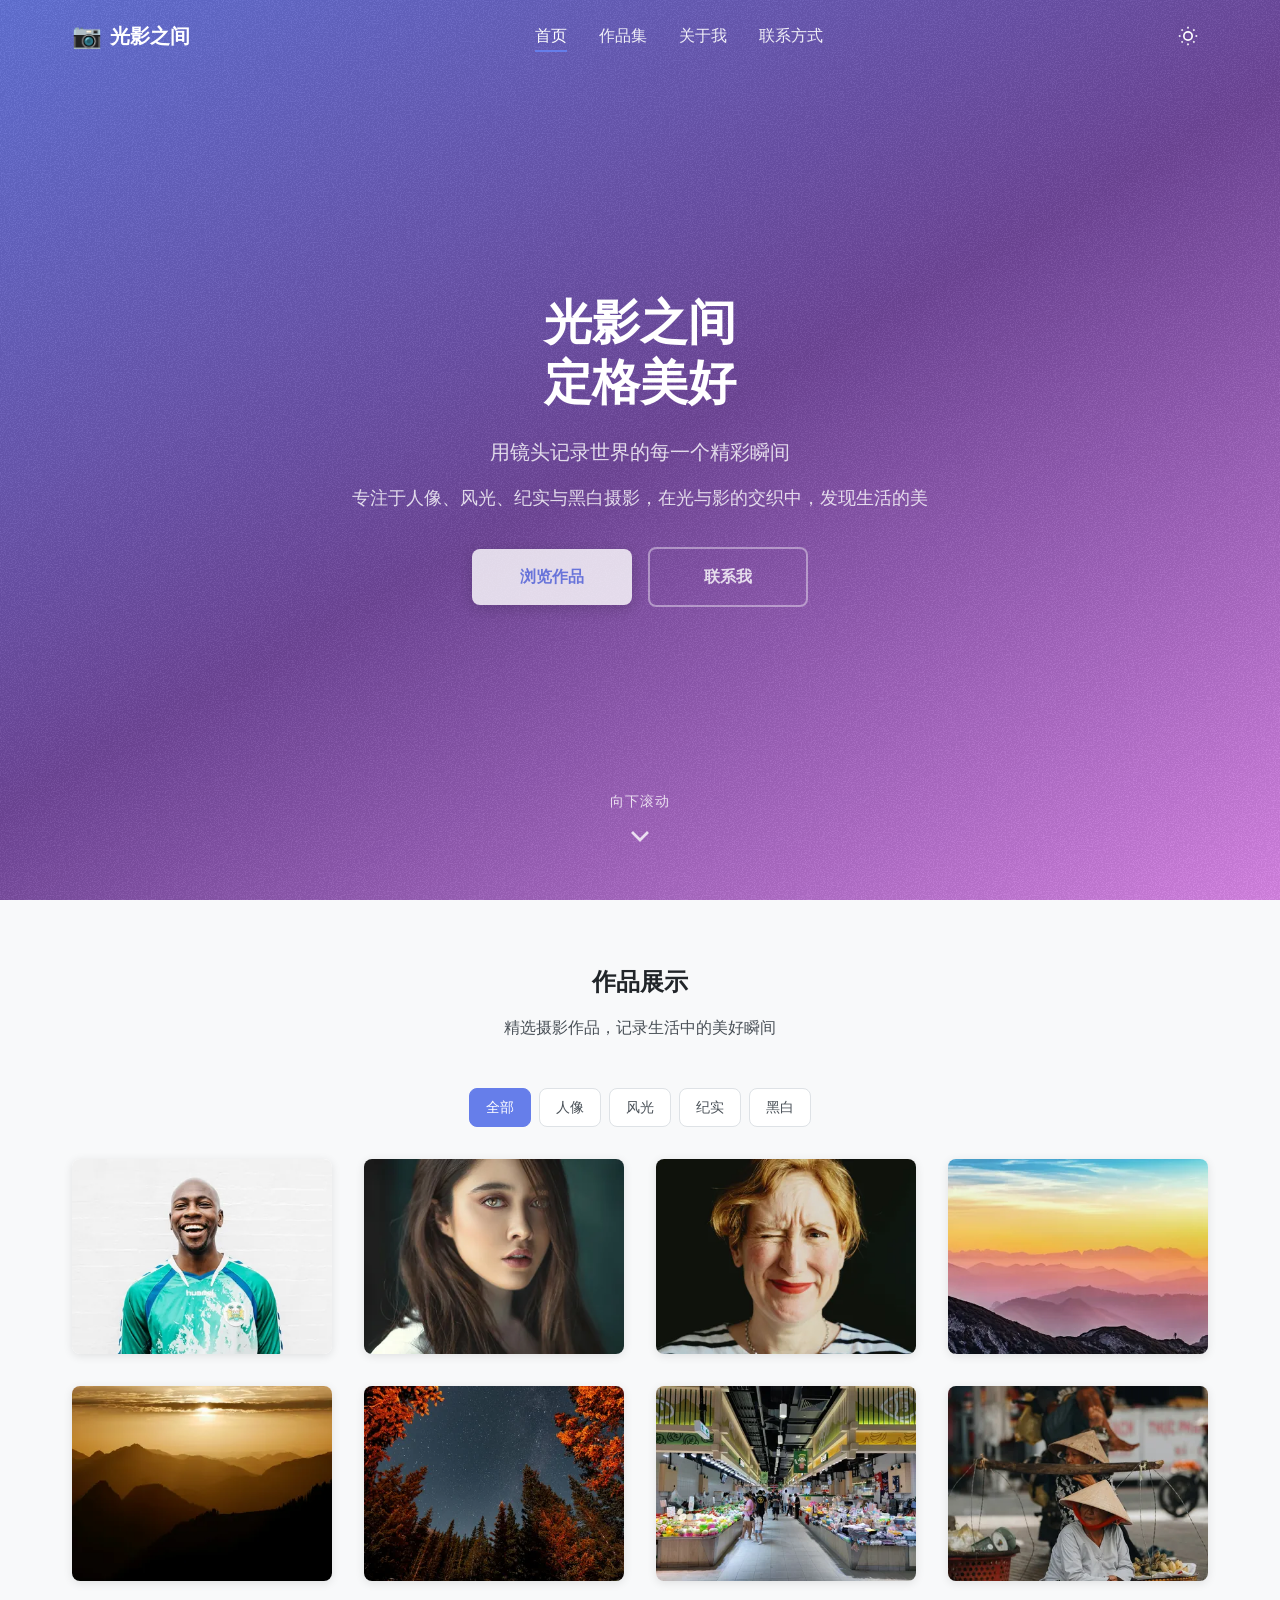
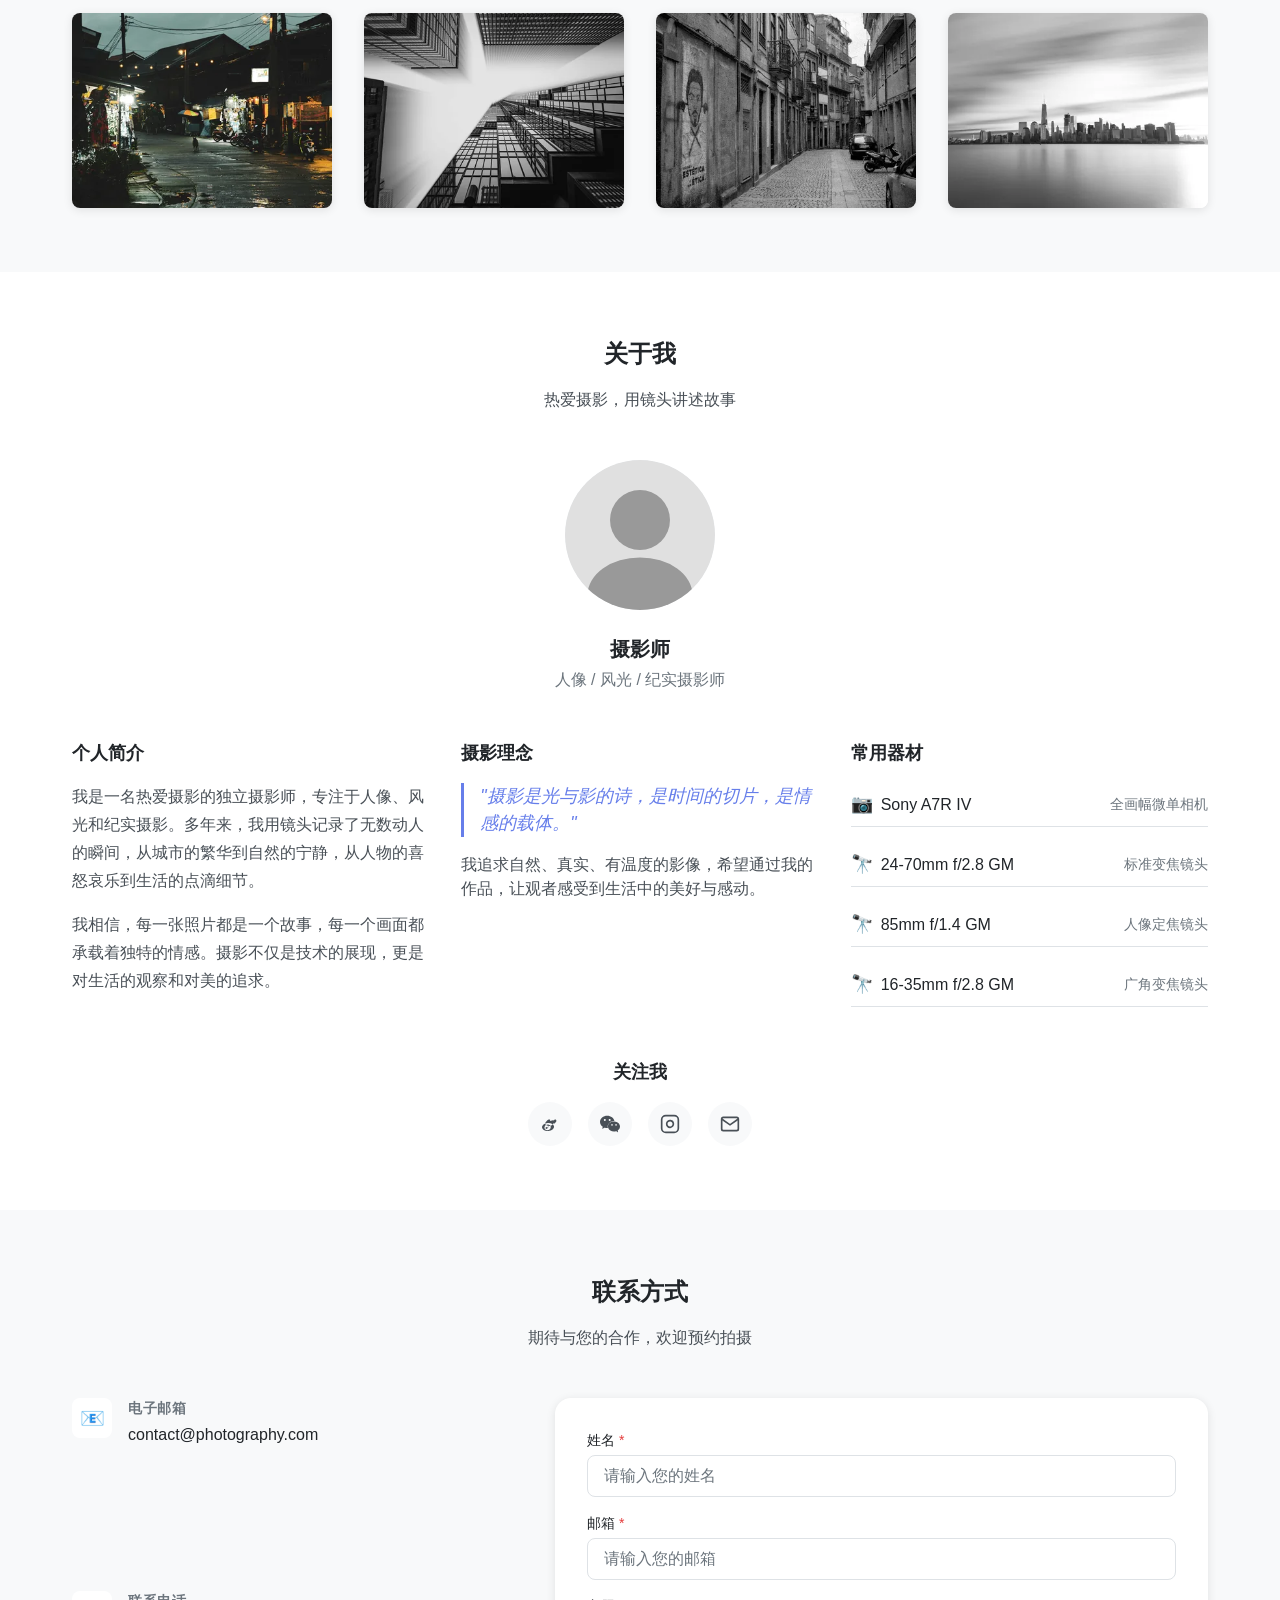
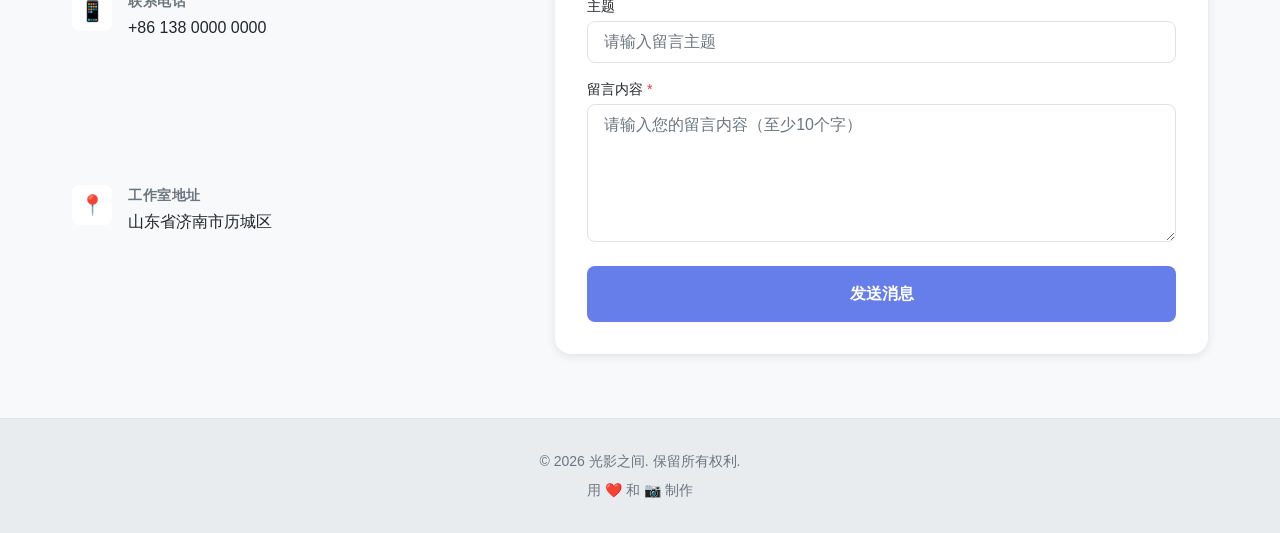
==== commit d432dfb0: "v1" ====
--- a/index.html
+++ b/index.html
@@ -272,7 +272,7 @@
                         <span class="contact-icon">📍</span>
                         <div class="contact-detail">
                             <h4>工作室地址</h4>
-                            <p>北京市朝阳区艺术园区</p>
+                            <p>山东省济南市历城区</p>
                         </div>
                     </div>
                 </div>
@@ -306,7 +306,7 @@
     <!-- 页脚 -->
     <footer class="site-footer">
         <div class="footer-content">
-            <p class="copyright" id="footer-copyright">&copy; 2024 光影之间. 保留所有权利.</p>
+            <p class="copyright" id="footer-copyright">&copy; 2026 光影之间. 保留所有权利.</p>
             <p class="footer-credit">用 ❤️ 和 📷 制作</p>
         </div>
     </footer>
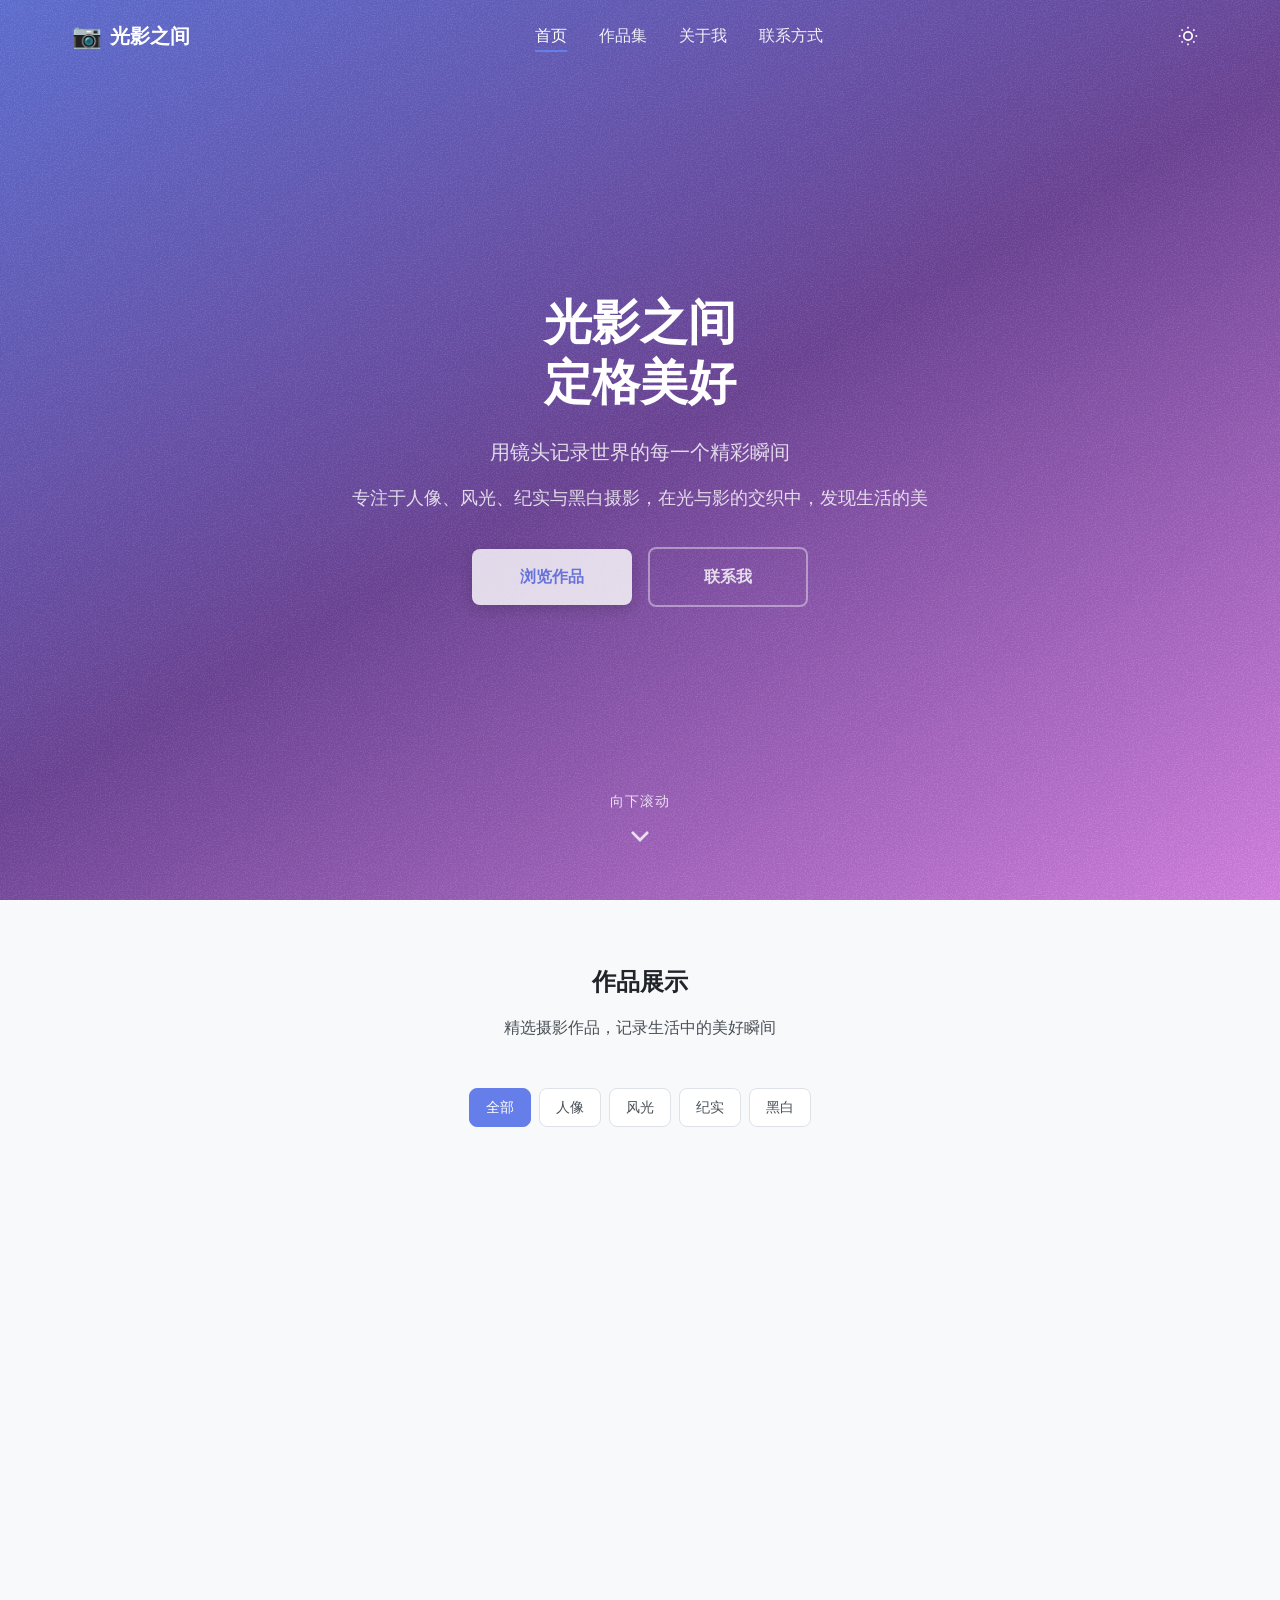
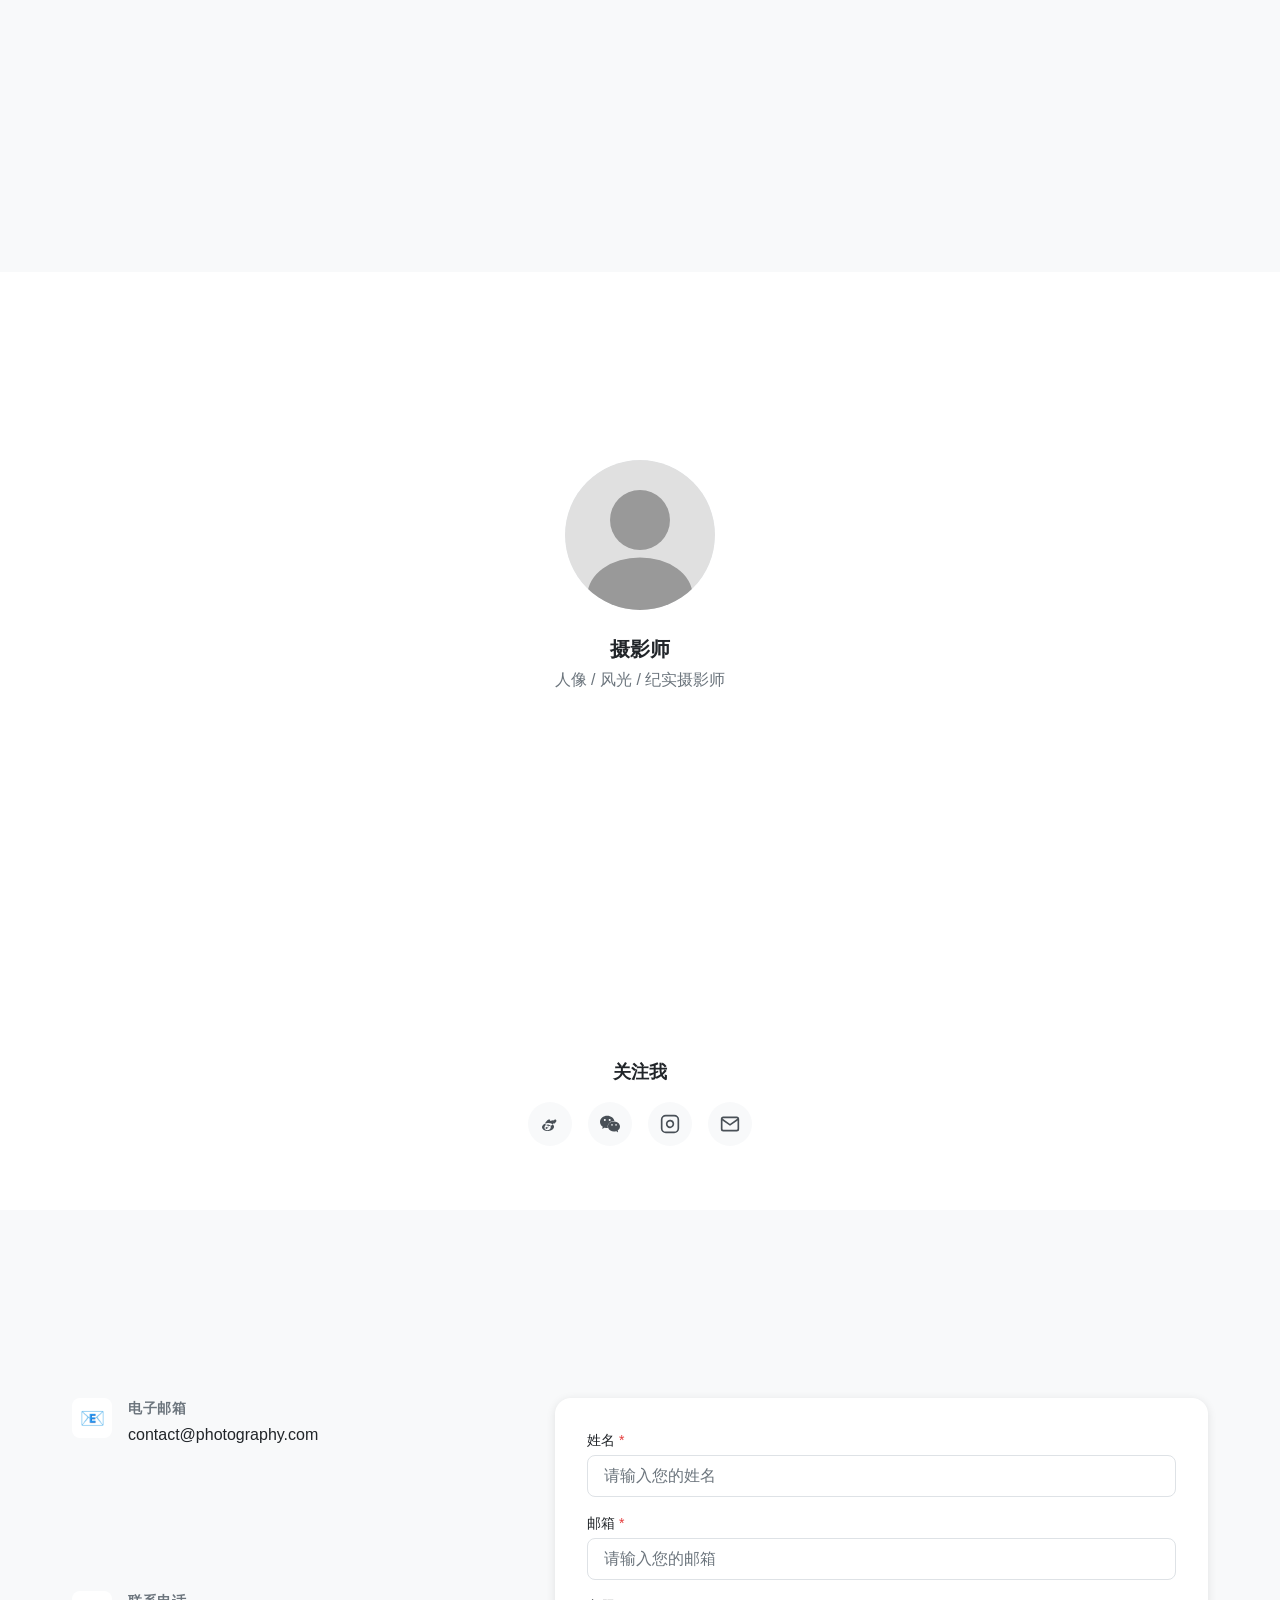
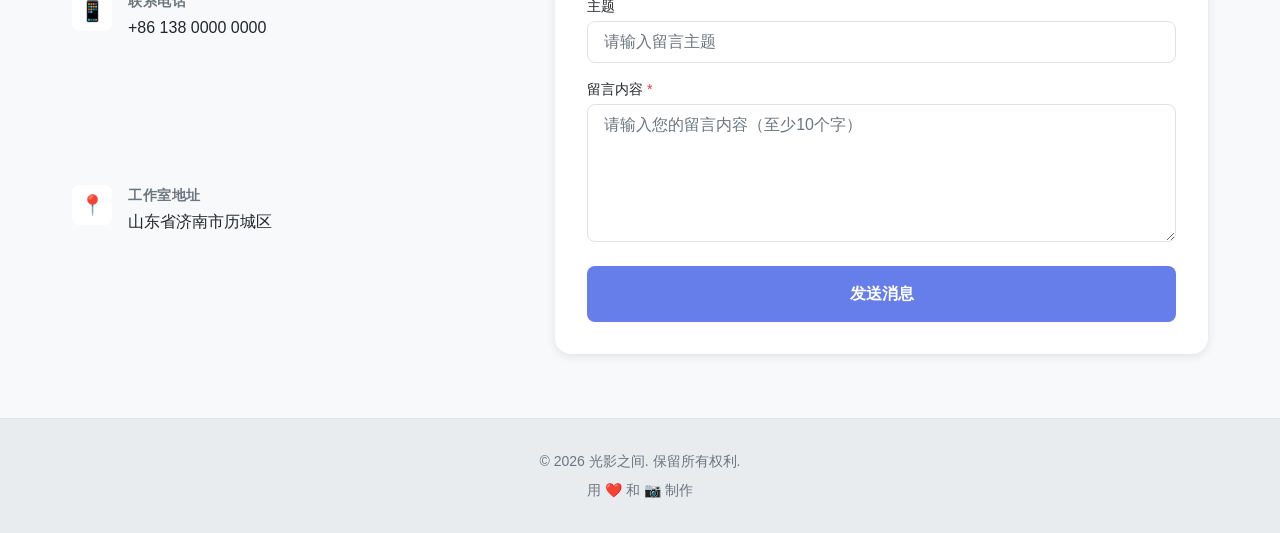
==== commit 5076d90f: "Add lightweight local CMS backend" ====
--- a/index.html
+++ b/index.html
@@ -6,6 +6,12 @@
     <meta name="description" content="个人摄影作品展示网站 - 展示人像、风光、纪实、黑白摄影作品">
     <meta name="keywords" content="摄影, 作品集, 人像摄影, 风光摄影, 纪实摄影, 黑白摄影">
     <meta name="author" content="摄影师">
+    <meta property="og:title" content="光影之间 | 个人摄影作品展示">
+    <meta property="og:description" content="用镜头记录世界的每一个精彩瞬间">
+    <meta property="og:type" content="website">
+    <meta property="og:image" content="images/full/photo-01.jpg">
+    <meta property="og:url" content="">
+    <meta name="twitter:card" content="summary_large_image">
     
     <!-- 预连接和DNS预解析优化 -->
     <link rel="preconnect" href="https://fonts.googleapis.com">
